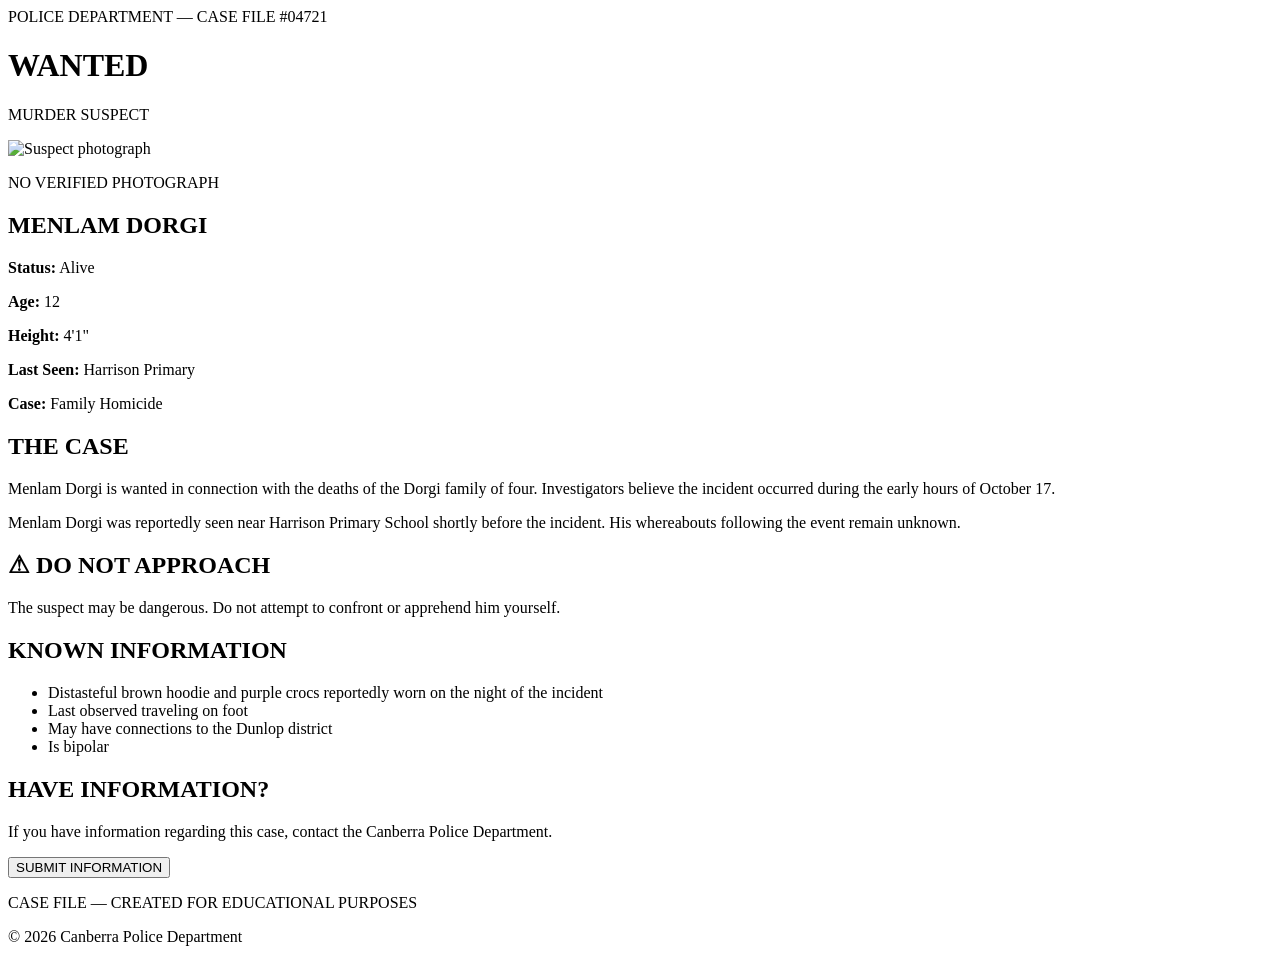
==== index.html @ d3036341 "Update index.html" ====
<html lang="en">
<head>
    <meta charset="UTF-8">
    <meta name="viewport" content="width=device-width, initial-scale=1.0">
    <title>WANTED — Blackwood Family Case</title>
    <link rel="stylesheet" href="https://github.com/Eton12345/menlam-wanted-poster/raw/d151f6c69e59659bcbd9f9359e7c2754a59c4746/style.css">
</head>

<body>

    <div class="wanted-card">

        <header>
            <p class="classified">POLICE DEPARTMENT — CASE FILE #04721</p>
            <h1>WANTED</h1>
            <p class="danger">MURDER SUSPECT</p>
        </header>

        <main>

            <section class="suspect">
                <div class="photo">
                    <img src="https://github.com/Eton12345/menlam-wanted-poster/blob/e6563c76f38a9a32afbc8c0ba3d5b44dc47ec1a2/images/photo.jpg" alt="Suspect photograph">
                    <p>NO VERIFIED PHOTOGRAPH</p>
                </div>

                <div class="details">
                    <h2>MENLAM DORGI</h2>

                    <p><strong>Status:</strong> Alive</p>
                    <p><strong>Age:</strong> 12</p>
                    <p><strong>Height:</strong> 4'1"</p>
                    <p><strong>Last Seen:</strong> Harrison Primary</p>
                    <p><strong>Case:</strong> Family Homicide</p>
                </div>
            </section>

            <section class="case">
                <h2>THE CASE</h2>

                <p>
                    Menlam Dorgi is wanted in connection with the deaths of
                    the Dorgi family of four. Investigators
                    believe the incident occurred during the early hours
                    of October 17.
                </p>

                <p>
                    Menlam Dorgi was reportedly seen near Harrison Primary School
                    shortly before the incident. His whereabouts following
                    the event remain unknown.
                </p>
            </section>

            <section class="warning">
                <h2>⚠ DO NOT APPROACH</h2>
                <p>
                    The suspect may be dangerous. Do not attempt to
                    confront or apprehend him yourself.
                </p>
            </section>

            <section class="evidence">
                <h2>KNOWN INFORMATION</h2>

                <ul>
                    <li>Distasteful brown hoodie and purple crocs reportedly worn on the night of the incident</li>
                    <li>Last observed traveling on foot</li>
                    <li>May have connections to the Dunlop district</li>
                    <li>Is bipolar</li>
                </ul>
            </section>

            <section class="contact">
                <h2>HAVE INFORMATION?</h2>
                <p>
                    If you have information regarding this case,
                    contact the Canberra Police Department.
                </p>
                <button>SUBMIT INFORMATION</button>
            </section>

        </main>

        <footer>
            <p>CASE FILE — CREATED FOR EDUCATIONAL PURPOSES</p>
            <p>© 2026 Canberra Police Department</p>
        </footer>

    </div>

</body>
</html>
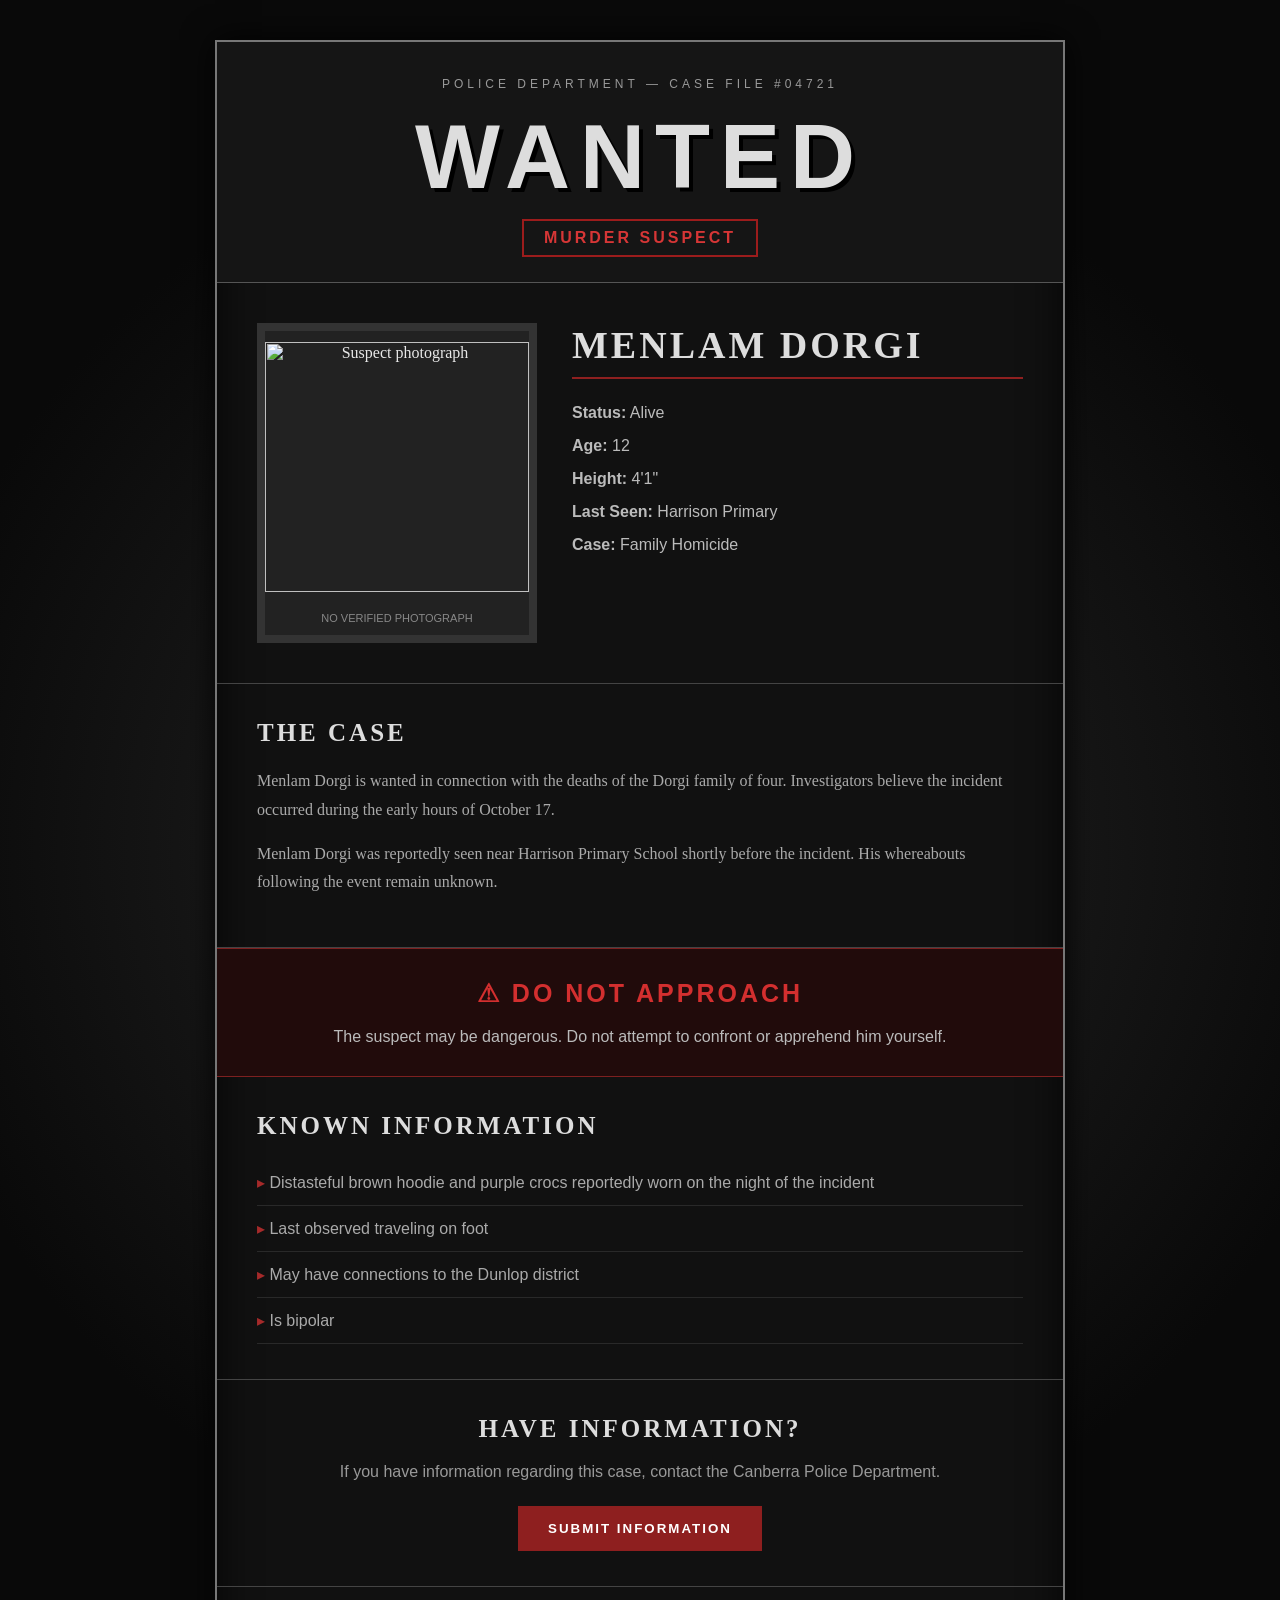
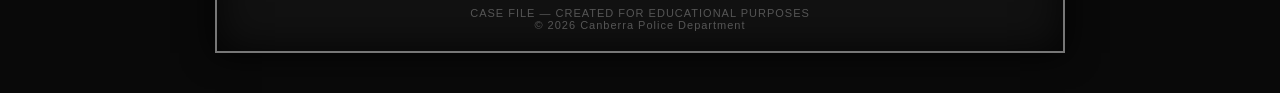
==== commit 870f1fc7: "melon wanted melon committed family homicide" ====
--- a/index.html
+++ b/index.html
@@ -3,7 +3,7 @@
     <meta charset="UTF-8">
     <meta name="viewport" content="width=device-width, initial-scale=1.0">
     <title>WANTED — Blackwood Family Case</title>
-    <link rel="stylesheet" href="https://github.com/Eton12345/menlam-wanted-poster/raw/d151f6c69e59659bcbd9f9359e7c2754a59c4746/style.css">
+    <link rel="stylesheet" href="./style.css">
 </head>
 
 <body>
@@ -20,7 +20,7 @@
 
             <section class="suspect">
                 <div class="photo">
-                    <img src="https://github.com/Eton12345/menlam-wanted-poster/blob/e6563c76f38a9a32afbc8c0ba3d5b44dc47ec1a2/images/photo.jpg" alt="Suspect photograph">
+                    <img src="./style.css" alt="Suspect photograph">
                     <p>NO VERIFIED PHOTOGRAPH</p>
                 </div>
 
--- a/style.css
+++ b/style.css
@@ -0,0 +1,271 @@
+* {
+    margin: 0;
+    padding: 0;
+    box-sizing: border-box;
+}
+
+body {
+    background:
+        radial-gradient(circle at center, #292929 0%, #090909 70%);
+    color: #e8e8e8;
+    font-family: Georgia, "Times New Roman", serif;
+    min-height: 100vh;
+    padding: 40px 20px;
+}
+
+/* Main wanted poster */
+
+.wanted-card {
+    max-width: 850px;
+    margin: auto;
+    background: #111;
+    border: 2px solid #777;
+    box-shadow:
+        0 0 30px rgba(0, 0, 0, 0.9),
+        inset 0 0 40px rgba(0, 0, 0, 0.8);
+}
+
+/* Header */
+
+header {
+    text-align: center;
+    padding: 35px 20px 25px;
+    border-bottom: 1px solid #555;
+    background: #151515;
+}
+
+.classified {
+    font-family: Arial, sans-serif;
+    font-size: 12px;
+    letter-spacing: 4px;
+    color: #999;
+    margin-bottom: 15px;
+}
+
+header h1 {
+    font-family: Impact, Haettenschweiler, sans-serif;
+    font-size: 90px;
+    letter-spacing: 10px;
+    color: #ddd;
+    text-shadow: 4px 4px 0 #000;
+}
+
+.danger {
+    display: inline-block;
+    margin-top: 10px;
+    padding: 8px 20px;
+    border: 2px solid #9c1c1c;
+    color: #d63636;
+    font-family: Arial, sans-serif;
+    font-weight: bold;
+    letter-spacing: 3px;
+}
+
+/* Suspect section */
+
+.suspect {
+    display: flex;
+    gap: 35px;
+    padding: 40px;
+    border-bottom: 1px solid #444;
+}
+
+.photo {
+    width: 280px;
+    height: 320px;
+    background: #222;
+    border: 8px solid #333;
+    display: flex;
+    flex-direction: column;
+    justify-content: center;
+    align-items: center;
+    text-align: center;
+    overflow: hidden;
+}
+
+.photo img {
+    width: 100%;
+    height: 250px;
+    object-fit: cover;
+    display: block;
+}
+
+.photo p {
+    margin-top: 10px;
+    font-family: Arial, sans-serif;
+    font-size: 11px;
+    color: #888;
+}
+
+.silhouette {
+    width: 130px;
+    height: 180px;
+    border-radius: 50% 50% 20% 20%;
+    background: #050505;
+    color: #777;
+    display: flex;
+    justify-content: center;
+    align-items: center;
+    font-size: 60px;
+}
+
+.photo p {
+    margin-top: 20px;
+    font-family: Arial, sans-serif;
+    font-size: 11px;
+    color: #888;
+}
+
+.details {
+    flex: 1;
+}
+
+.details h2 {
+    font-size: 38px;
+    margin-bottom: 25px;
+    border-bottom: 2px solid #8f2020;
+    padding-bottom: 10px;
+}
+
+.details p {
+    margin: 15px 0;
+    font-family: Arial, sans-serif;
+    color: #bbb;
+}
+
+/* Case information */
+
+.case,
+.evidence,
+.contact {
+    padding: 35px 40px;
+    border-bottom: 1px solid #444;
+}
+
+section h2 {
+    font-size: 25px;
+    letter-spacing: 3px;
+    margin-bottom: 20px;
+    color: #ddd;
+}
+
+.case p {
+    line-height: 1.8;
+    color: #aaa;
+    margin-bottom: 15px;
+}
+
+/* Warning */
+
+.warning {
+    padding: 30px 40px;
+    background: #210b0b;
+    border-top: 1px solid #7e2020;
+    border-bottom: 1px solid #7e2020;
+    text-align: center;
+}
+
+.warning h2 {
+    color: #d32f2f;
+    font-family: Arial, sans-serif;
+}
+
+.warning p {
+    color: #bbb;
+    font-family: Arial, sans-serif;
+}
+
+/* Evidence list */
+
+.evidence ul {
+    list-style: none;
+}
+
+.evidence li {
+    padding: 13px 0;
+    border-bottom: 1px solid #292929;
+    color: #aaa;
+    font-family: Arial, sans-serif;
+}
+
+.evidence li::before {
+    content: "▸ ";
+    color: #a52a2a;
+}
+
+/* Contact */
+
+.contact {
+    text-align: center;
+}
+
+.contact p {
+    color: #999;
+    font-family: Arial, sans-serif;
+    margin-bottom: 25px;
+}
+
+button {
+    background: #8e1f1f;
+    color: white;
+    border: none;
+    padding: 15px 30px;
+    font-weight: bold;
+    letter-spacing: 2px;
+    cursor: pointer;
+    transition: 0.3s;
+}
+
+button:hover {
+    background: #bc6464;
+    transform: scale(1.05);
+}
+
+/* Footer */
+
+footer {
+    text-align: center;
+    padding: 20px;
+    color: #555;
+    font-family: Arial, sans-serif;
+    font-size: 11px;
+    letter-spacing: 1px;
+}
+
+/* Mobile */
+
+@media (max-width: 700px) {
+
+    body {
+        padding: 10px;
+    }
+
+    header h1 {
+        font-size: 60px;
+    }
+
+    .suspect {
+        flex-direction: column;
+        align-items: center;
+        padding: 25px;
+    }
+
+    .photo {
+        width: 230px;
+        height: 270px;
+    }
+
+    .details {
+        width: 100%;
+    }
+
+    .details h2 {
+        font-size: 28px;
+    }
+
+    .case,
+    .evidence,
+    .contact {
+        padding: 25px;
+    }
+}
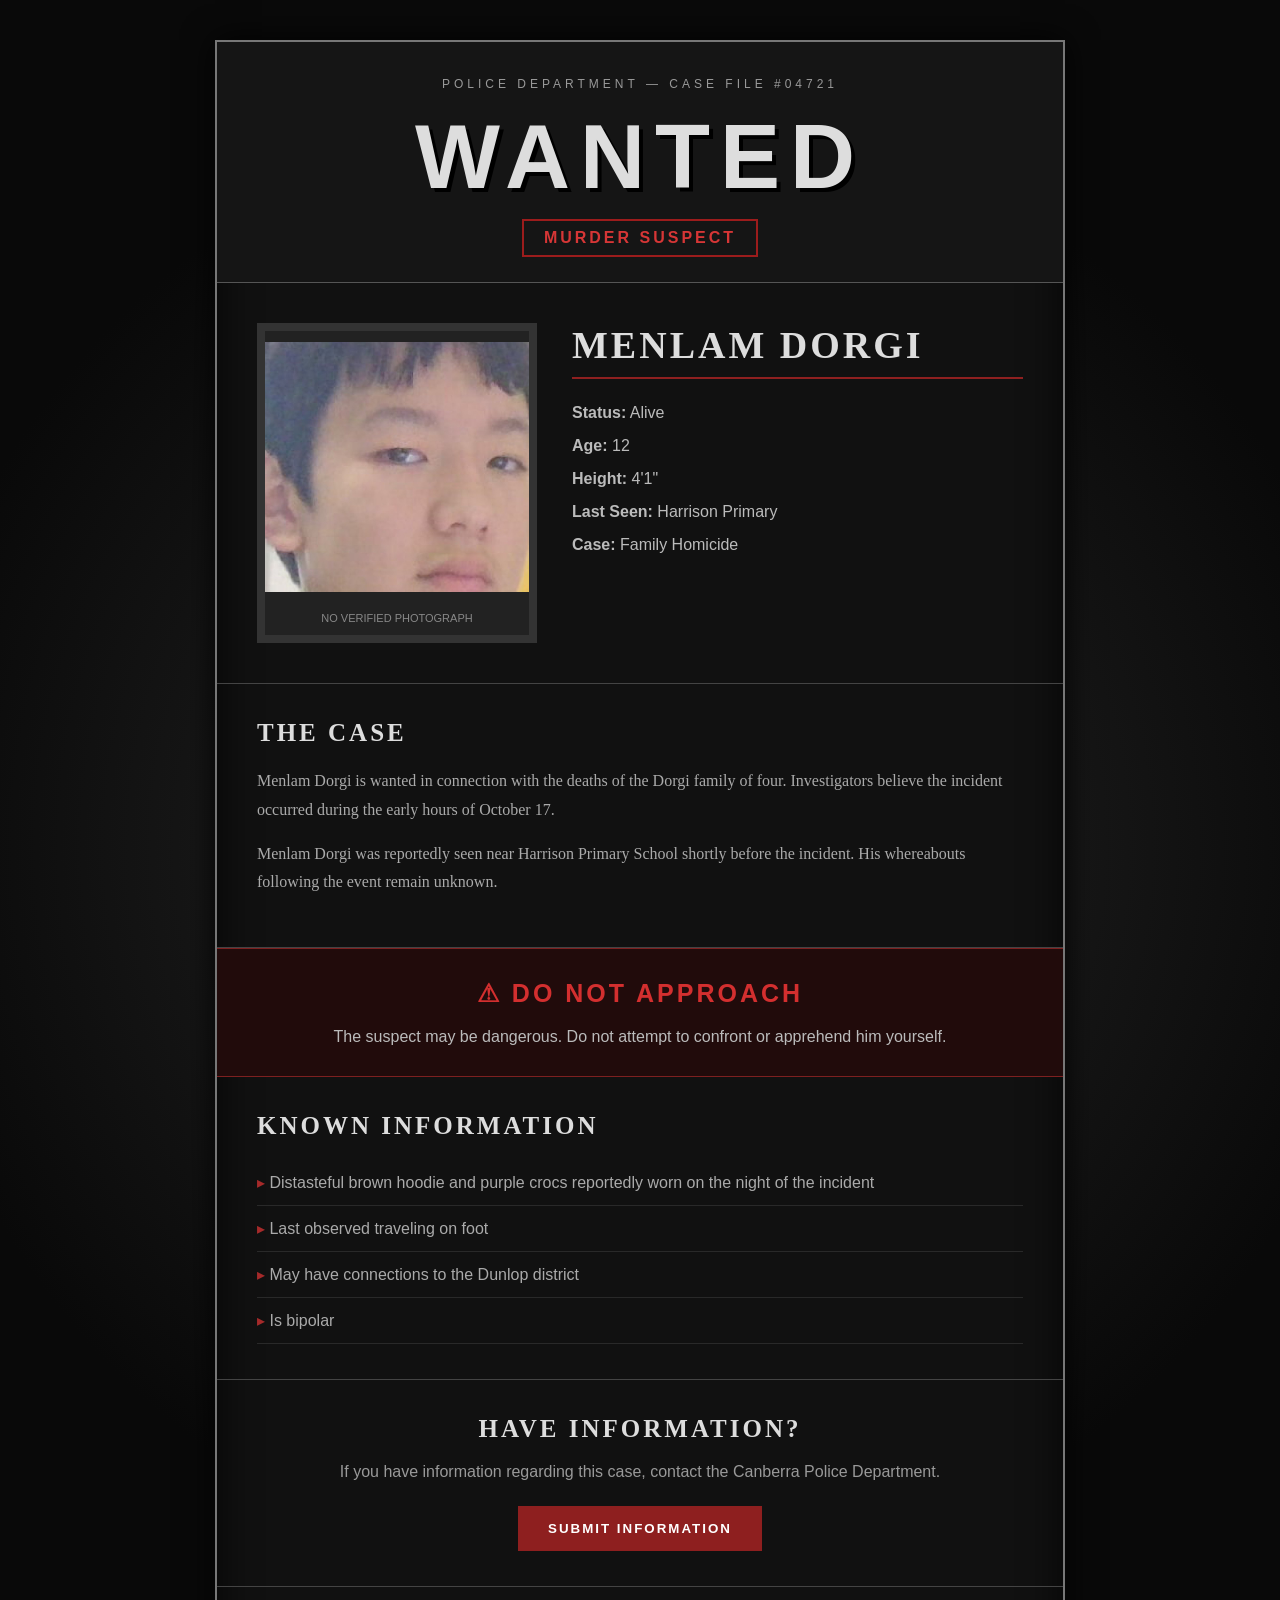
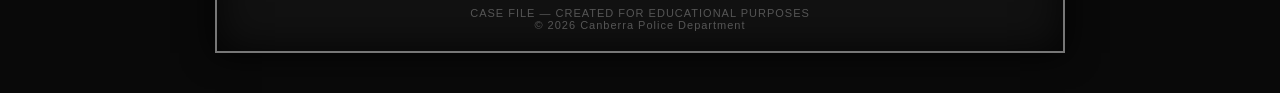
==== commit 4499b522: "melon homicide menlam committed family homicide" ====
--- a/index.html
+++ b/index.html
@@ -20,7 +20,7 @@
 
             <section class="suspect">
                 <div class="photo">
-                    <img src="./style.css" alt="Suspect photograph">
+                    <img src="./images/photo.jpg" alt="Suspect photograph">
                     <p>NO VERIFIED PHOTOGRAPH</p>
                 </div>
 
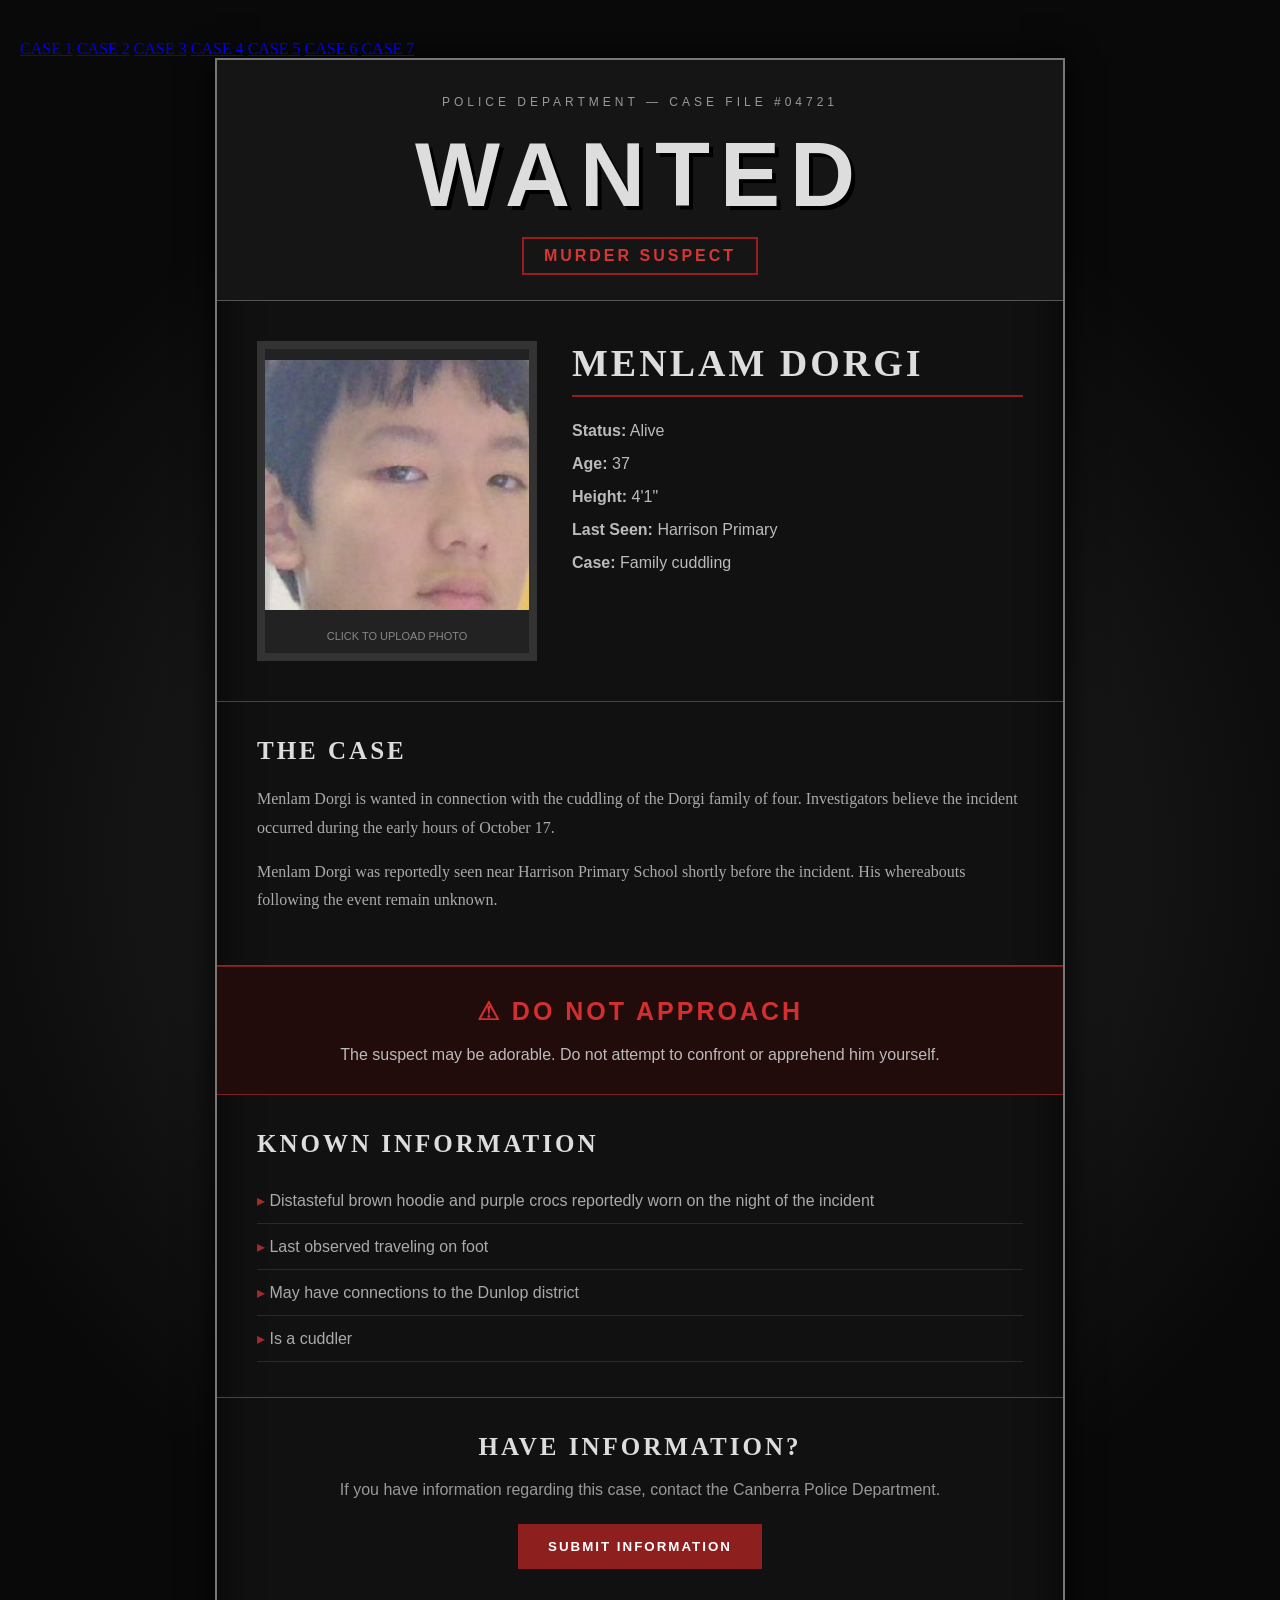
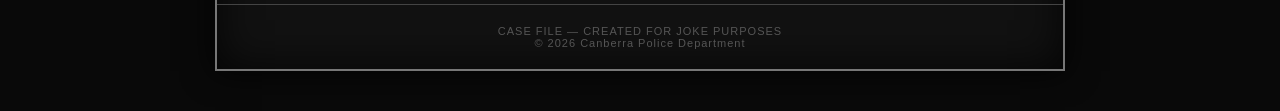
==== commit 19b0200a: "wanted posters menlam is a bad person" ====
--- a/index.html
+++ b/index.html
@@ -2,50 +2,61 @@
 <head>
     <meta charset="UTF-8">
     <meta name="viewport" content="width=device-width, initial-scale=1.0">
-    <title>WANTED — Blackwood Family Case</title>
+    <title>WANTED — Case File #1</title>
     <link rel="stylesheet" href="./style.css">
 </head>
 
 <body>
 
+    <nav class="navbar">
+        <a href="./index.html" class="active">CASE 1</a>
+        <a href="./case2.html">CASE 2</a>
+        <a href="./case3.html">CASE 3</a>
+        <a href="./case4.html">CASE 4</a>
+        <a href="./case5.html">CASE 5</a>
+        <a href="./case6.html">CASE 6</a>
+        <a href="./case7.html">CASE 7</a>
+    </nav>
+
+    <div class="page-wrap">
     <div class="wanted-card">
 
         <header>
-            <p class="classified">POLICE DEPARTMENT — CASE FILE #04721</p>
+            <p class="classified editable" contenteditable="true">POLICE DEPARTMENT — CASE FILE #04721</p>
             <h1>WANTED</h1>
-            <p class="danger">MURDER SUSPECT</p>
+            <p class="danger editable" contenteditable="true">MURDER SUSPECT</p>
         </header>
 
         <main>
 
             <section class="suspect">
                 <div class="photo">
-                    <img src="./images/photo.jpg" alt="Suspect photograph">
-                    <p>NO VERIFIED PHOTOGRAPH</p>
+                    <img src="./images/photo.jpg" alt="">
+                    <p>CLICK TO UPLOAD PHOTO</p>
                 </div>
 
                 <div class="details">
-                    <h2>MENLAM DORGI</h2>
+                    <h2 class="editable" contenteditable="true">MENLAM DORGI</h2>
 
-                    <p><strong>Status:</strong> Alive</p>
-                    <p><strong>Age:</strong> 12</p>
-                    <p><strong>Height:</strong> 4'1"</p>
-                    <p><strong>Last Seen:</strong> Harrison Primary</p>
-                    <p><strong>Case:</strong> Family Homicide</p>
+                    <p><strong>Status:</strong> <span class="editable" contenteditable="true">Alive</span></p>
+                    <p><strong>Age:</strong> <span class="editable" contenteditable="true">37</span></p>
+                    <p><strong>Height:</strong> <span class="editable" contenteditable="true">4'1"</span></p>
+                    <p><strong>Last Seen:</strong> <span class="editable" contenteditable="true">Harrison Primary</span></p>
+                    <p><strong>Case:</strong> <span class="editable" contenteditable="true">Family cuddling</span></p>
                 </div>
             </section>
 
             <section class="case">
                 <h2>THE CASE</h2>
 
-                <p>
-                    Menlam Dorgi is wanted in connection with the deaths of
+                <p class="editable" contenteditable="true">
+                    Menlam Dorgi is wanted in connection with the cuddling of
                     the Dorgi family of four. Investigators
                     believe the incident occurred during the early hours
                     of October 17.
                 </p>
 
-                <p>
+                <p class="editable" contenteditable="true">
                     Menlam Dorgi was reportedly seen near Harrison Primary School
                     shortly before the incident. His whereabouts following
                     the event remain unknown.
@@ -54,8 +65,8 @@
 
             <section class="warning">
                 <h2>⚠ DO NOT APPROACH</h2>
-                <p>
-                    The suspect may be dangerous. Do not attempt to
+                <p class="editable" contenteditable="true">
+                    The suspect may be adorable. Do not attempt to
                     confront or apprehend him yourself.
                 </p>
             </section>
@@ -64,16 +75,16 @@
                 <h2>KNOWN INFORMATION</h2>
 
                 <ul>
-                    <li>Distasteful brown hoodie and purple crocs reportedly worn on the night of the incident</li>
-                    <li>Last observed traveling on foot</li>
-                    <li>May have connections to the Dunlop district</li>
-                    <li>Is bipolar</li>
+                    <li class="editable" contenteditable="true">Distasteful brown hoodie and purple crocs reportedly worn on the night of the incident</li>
+                    <li class="editable" contenteditable="true">Last observed traveling on foot</li>
+                    <li class="editable" contenteditable="true">May have connections to the Dunlop district</li>
+                    <li class="editable" contenteditable="true">Is a cuddler</li>
                 </ul>
             </section>
 
             <section class="contact">
                 <h2>HAVE INFORMATION?</h2>
-                <p>
+                <p class="editable" contenteditable="true">
                     If you have information regarding this case,
                     contact the Canberra Police Department.
                 </p>
@@ -83,11 +94,13 @@
         </main>
 
         <footer>
-            <p>CASE FILE — CREATED FOR EDUCATIONAL PURPOSES</p>
+            <p>CASE FILE — CREATED FOR JOKE PURPOSES</p>
             <p>© 2026 Canberra Police Department</p>
         </footer>
 
     </div>
+    </div>
 
+    <script src="./script.js"></script>
 </body>
-</html>+</html>
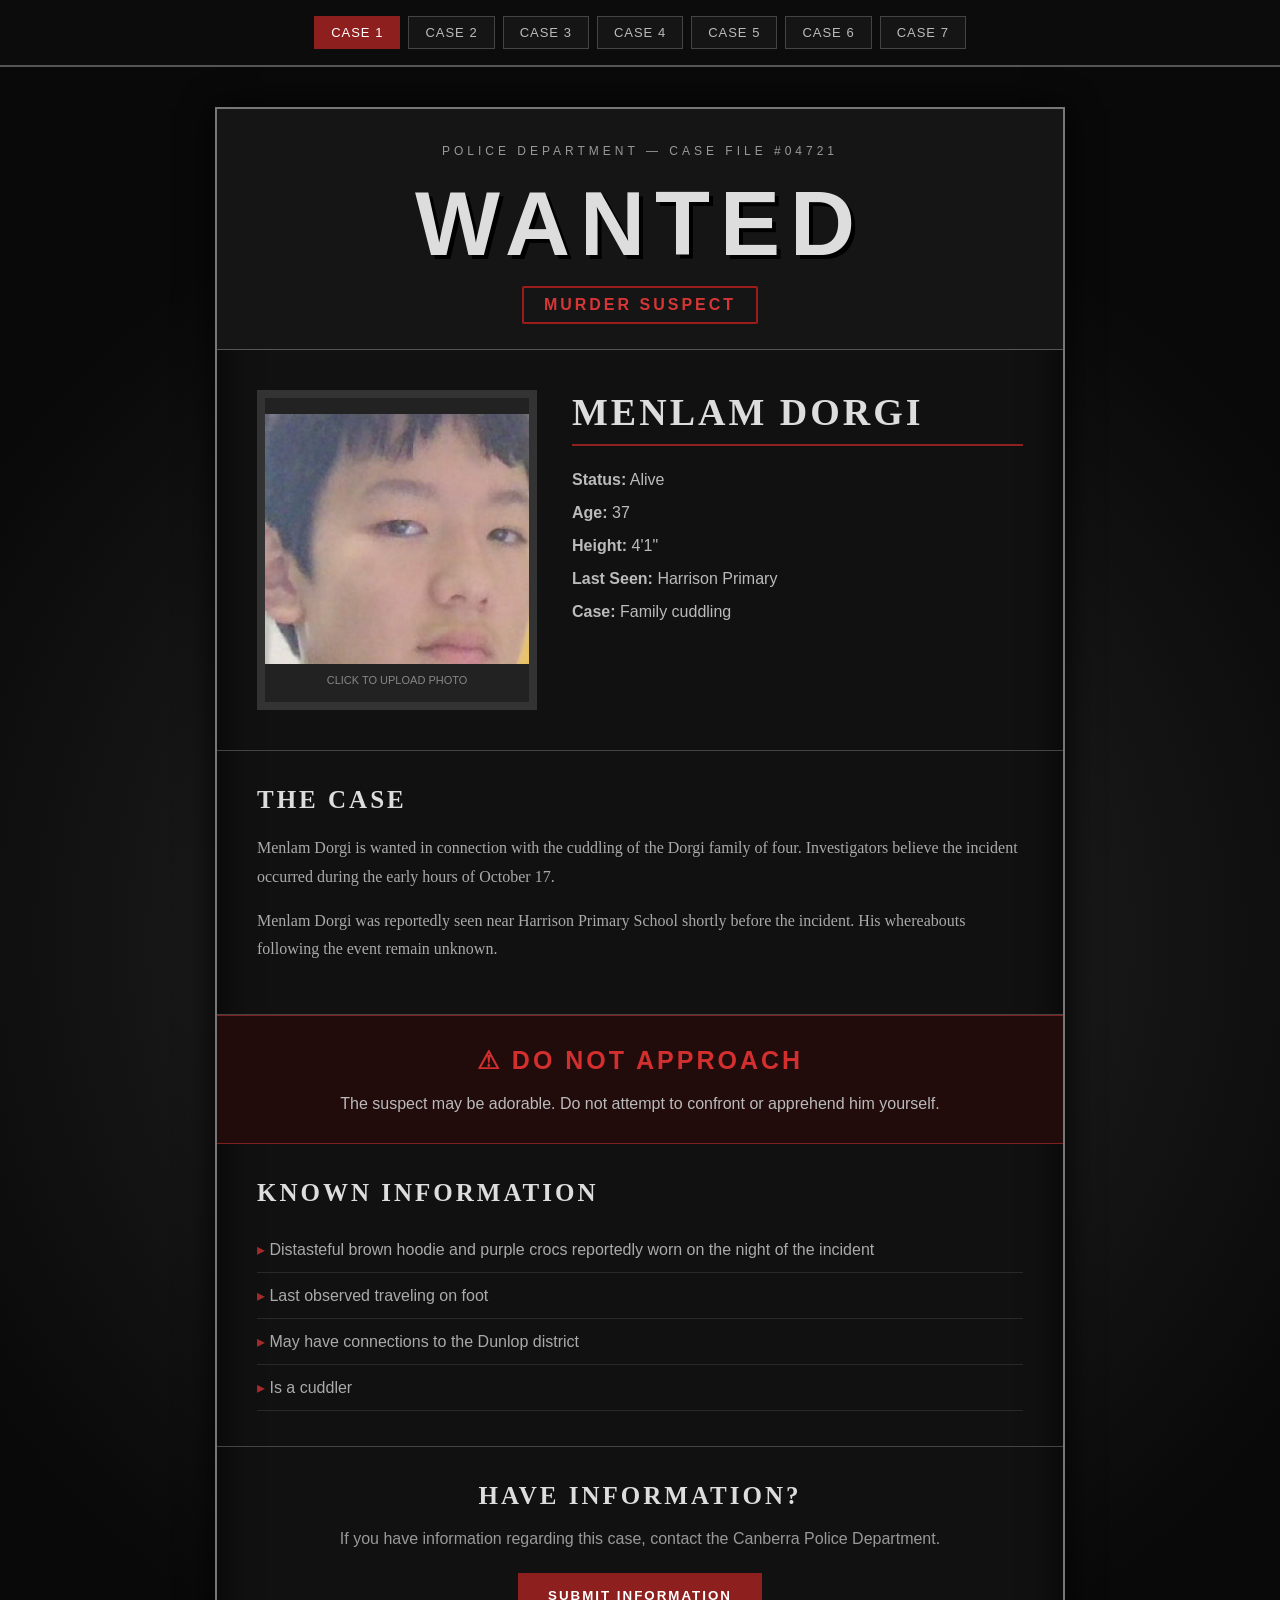
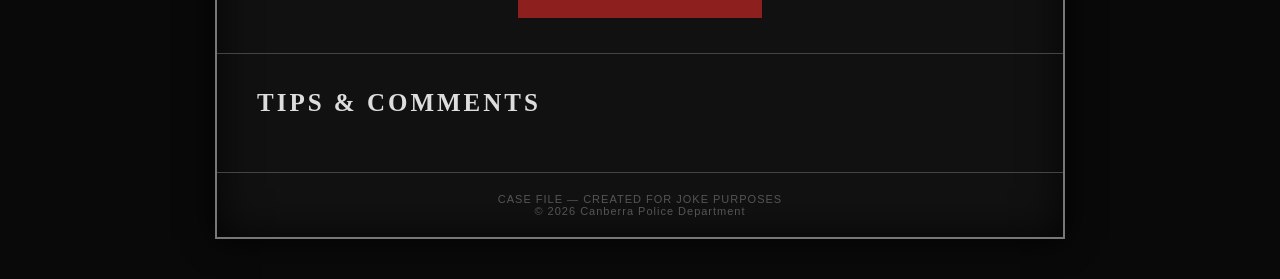
==== commit e6750e7c: "wanted posters wanted posters" ====
--- a/index.html
+++ b/index.html
@@ -22,41 +22,41 @@
     <div class="wanted-card">
 
         <header>
-            <p class="classified editable" contenteditable="true">POLICE DEPARTMENT — CASE FILE #04721</p>
+            <p class="classified editable">POLICE DEPARTMENT — CASE FILE #04721</p>
             <h1>WANTED</h1>
-            <p class="danger editable" contenteditable="true">MURDER SUSPECT</p>
+            <p class="danger editable">MURDER SUSPECT</p>
         </header>
 
         <main>
 
             <section class="suspect">
                 <div class="photo">
-                    <img src="./images/photo.jpg" alt="">
+                    <img src="./images/menlam.jpg" alt="">
                     <p>CLICK TO UPLOAD PHOTO</p>
                 </div>
 
                 <div class="details">
-                    <h2 class="editable" contenteditable="true">MENLAM DORGI</h2>
+                    <h2>MENLAM DORGI</h2>
 
-                    <p><strong>Status:</strong> <span class="editable" contenteditable="true">Alive</span></p>
-                    <p><strong>Age:</strong> <span class="editable" contenteditable="true">37</span></p>
-                    <p><strong>Height:</strong> <span class="editable" contenteditable="true">4'1"</span></p>
-                    <p><strong>Last Seen:</strong> <span class="editable" contenteditable="true">Harrison Primary</span></p>
-                    <p><strong>Case:</strong> <span class="editable" contenteditable="true">Family cuddling</span></p>
+                    <p><strong>Status:</strong> <span>Alive</span></p>
+                    <p><strong>Age:</strong> <span>37</span></p>
+                    <p><strong>Height:</strong> <span>4'1"</span></p>
+                    <p><strong>Last Seen:</strong> <span>Harrison Primary</span></p>
+                    <p><strong>Case:</strong> <span>Family cuddling</span></p>
                 </div>
             </section>
 
             <section class="case">
                 <h2>THE CASE</h2>
 
-                <p class="editable" contenteditable="true">
+                <p>
                     Menlam Dorgi is wanted in connection with the cuddling of
                     the Dorgi family of four. Investigators
                     believe the incident occurred during the early hours
                     of October 17.
                 </p>
 
-                <p class="editable" contenteditable="true">
+                <p>
                     Menlam Dorgi was reportedly seen near Harrison Primary School
                     shortly before the incident. His whereabouts following
                     the event remain unknown.
@@ -65,7 +65,7 @@
 
             <section class="warning">
                 <h2>⚠ DO NOT APPROACH</h2>
-                <p class="editable" contenteditable="true">
+                <p>
                     The suspect may be adorable. Do not attempt to
                     confront or apprehend him yourself.
                 </p>
@@ -75,20 +75,43 @@
                 <h2>KNOWN INFORMATION</h2>
 
                 <ul>
-                    <li class="editable" contenteditable="true">Distasteful brown hoodie and purple crocs reportedly worn on the night of the incident</li>
-                    <li class="editable" contenteditable="true">Last observed traveling on foot</li>
-                    <li class="editable" contenteditable="true">May have connections to the Dunlop district</li>
-                    <li class="editable" contenteditable="true">Is a cuddler</li>
+                    <li>Distasteful brown hoodie and purple crocs reportedly worn on the night of the incident</li>
+                    <li>Last observed traveling on foot</li>
+                    <li>May have connections to the Dunlop district</li>
+                    <li>Is a cuddler</li>
                 </ul>
             </section>
 
             <section class="contact">
                 <h2>HAVE INFORMATION?</h2>
-                <p class="editable" contenteditable="true">
+                <p>
                     If you have information regarding this case,
                     contact the Canberra Police Department.
                 </p>
                 <button>SUBMIT INFORMATION</button>
+            </section>
+
+
+            <section class="comments">
+                <h2>TIPS &amp; COMMENTS</h2>
+
+                <div class="giscus">
+                    <script src="https://giscus.app/client.js"
+                        data-repo="YOUR_GITHUB_USERNAME/YOUR_REPO_NAME"
+                        data-repo-id="YOUR_REPO_ID"
+                        data-category="Comments"
+                        data-category-id="YOUR_CATEGORY_ID"
+                        data-mapping="pathname"
+                        data-strict="0"
+                        data-reactions-enabled="1"
+                        data-emit-metadata="0"
+                        data-input-position="bottom"
+                        data-theme="dark_dimmed"
+                        data-lang="en"
+                        crossorigin="anonymous"
+                        async>
+                    </script>
+                </div>
             </section>
 
         </main>
@@ -103,4 +126,4 @@
 
     <script src="./script.js"></script>
 </body>
-</html>
+</html>
--- a/style.css
+++ b/style.css
@@ -10,7 +10,65 @@
     color: #e8e8e8;
     font-family: Georgia, "Times New Roman", serif;
     min-height: 100vh;
+}
+
+/* Navbar */
+
+.navbar {
+    display: flex;
+    flex-wrap: wrap;
+    justify-content: center;
+    gap: 8px;
+    background: #0c0c0c;
+    border-bottom: 2px solid #555;
+    padding: 16px 10px;
+    position: sticky;
+    top: 0;
+    z-index: 10;
+}
+
+.navbar a {
+    color: #bbb;
+    font-family: Arial, sans-serif;
+    font-size: 13px;
+    letter-spacing: 1px;
+    padding: 8px 16px;
+    border: 1px solid #444;
+    text-decoration: none;
+    background: #151515;
+    transition: 0.2s;
+}
+
+.navbar a:hover {
+    background: #5a1515;
+    color: #fff;
+    border-color: #8e1f1f;
+}
+
+.navbar a.active {
+    background: #8e1f1f;
+    color: #fff;
+    border-color: #8e1f1f;
+}
+
+.page-wrap {
     padding: 40px 20px;
+}
+
+/* Editable fields */
+
+.editable {
+    border-radius: 2px;
+}
+
+.editable:hover {
+    outline: 1px dashed #777;
+    cursor: text;
+}
+
+.editable:focus {
+    outline: 2px dashed #8e1f1f;
+    background: rgba(255, 255, 255, 0.04);
 }
 
 /* Main wanted poster */
@@ -81,6 +139,13 @@
     align-items: center;
     text-align: center;
     overflow: hidden;
+    cursor: pointer;
+    position: relative;
+    flex-shrink: 0;
+}
+
+.photo:hover {
+    border-color: #8e1f1f;
 }
 
 .photo img {
@@ -95,25 +160,7 @@
     font-family: Arial, sans-serif;
     font-size: 11px;
     color: #888;
-}
-
-.silhouette {
-    width: 130px;
-    height: 180px;
-    border-radius: 50% 50% 20% 20%;
-    background: #050505;
-    color: #777;
-    display: flex;
-    justify-content: center;
-    align-items: center;
-    font-size: 60px;
-}
-
-.photo p {
-    margin-top: 20px;
-    font-family: Arial, sans-serif;
-    font-size: 11px;
-    color: #888;
+    padding: 0 10px;
 }
 
 .details {
@@ -191,6 +238,112 @@
 .evidence li::before {
     content: "▸ ";
     color: #a52a2a;
+}
+
+/* Comments */
+
+.comments {
+    padding: 35px 40px;
+    border-bottom: 1px solid #444;
+}
+
+.comment-form {
+    display: flex;
+    flex-direction: column;
+    gap: 12px;
+    margin-bottom: 25px;
+}
+
+.comment-form input,
+.comment-form textarea {
+    background: #1a1a1a;
+    border: 1px solid #444;
+    color: #e8e8e8;
+    padding: 12px;
+    font-family: Arial, sans-serif;
+    font-size: 14px;
+    resize: vertical;
+}
+
+.comment-form textarea {
+    min-height: 80px;
+}
+
+.comment-form input:focus,
+.comment-form textarea:focus {
+    outline: 1px dashed #8e1f1f;
+    border-color: #8e1f1f;
+}
+
+.comment-form button {
+    align-self: flex-start;
+}
+
+.comments-list {
+    display: flex;
+    flex-direction: column;
+    gap: 14px;
+}
+
+.comment {
+    background: #1a1a1a;
+    border-left: 3px solid #8e1f1f;
+    padding: 12px 16px;
+}
+
+.comment-head {
+    display: flex;
+    justify-content: space-between;
+    gap: 10px;
+    font-family: Arial, sans-serif;
+    font-size: 12px;
+    color: #999;
+    margin-bottom: 8px;
+}
+
+.comment-name {
+    font-weight: bold;
+    color: #d63636;
+}
+
+.comment-date {
+    flex-shrink: 0;
+    color: #666;
+}
+
+.comment-text {
+    color: #ccc;
+    font-family: Arial, sans-serif;
+    font-size: 14px;
+    line-height: 1.6;
+    white-space: pre-wrap;
+    word-break: break-word;
+}
+
+.no-comments {
+    color: #777;
+    font-family: Arial, sans-serif;
+    font-style: italic;
+    font-size: 14px;
+}
+
+.comment-delete {
+    background: none;
+    border: none;
+    color: #777;
+    font-family: Arial, sans-serif;
+    font-size: 11px;
+    letter-spacing: 0;
+    padding: 0;
+    cursor: pointer;
+    text-decoration: underline;
+    transition: color 0.2s;
+}
+
+.comment-delete:hover {
+    background: none;
+    color: #d63636;
+    transform: none;
 }
 
 /* Contact */
@@ -236,7 +389,7 @@
 
 @media (max-width: 700px) {
 
-    body {
+    .page-wrap {
         padding: 10px;
     }
 
@@ -268,4 +421,14 @@
     .contact {
         padding: 25px;
     }
-}+
+    .navbar {
+        gap: 6px;
+        padding: 10px 6px;
+    }
+
+    .navbar a {
+        font-size: 11px;
+        padding: 6px 10px;
+    }
+}
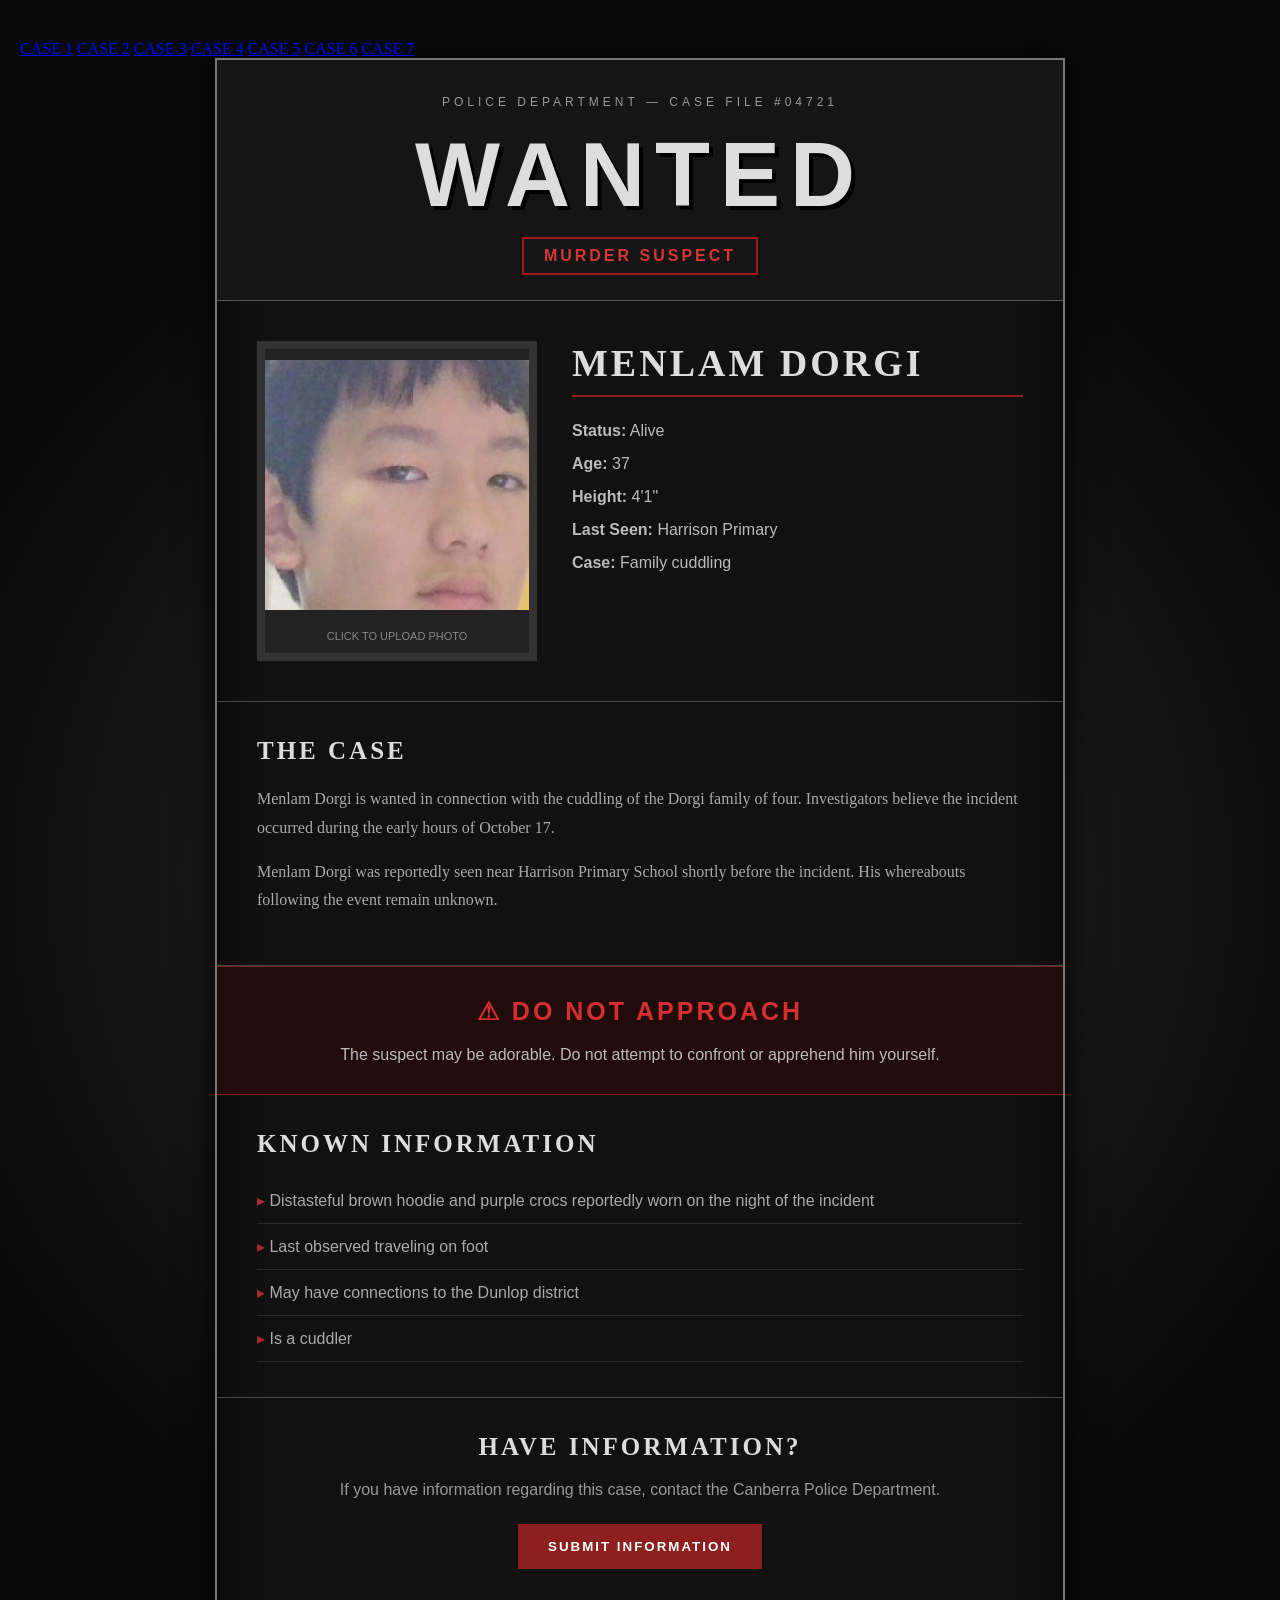
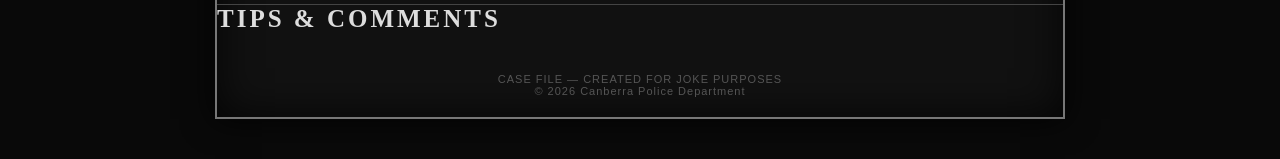
==== commit 09e2eb39: "wanted poster wanted poster" ====
--- a/index.html
+++ b/index.html
@@ -97,16 +97,16 @@
 
                 <div class="giscus">
                     <script src="https://giscus.app/client.js"
-                        data-repo="YOUR_GITHUB_USERNAME/YOUR_REPO_NAME"
-                        data-repo-id="YOUR_REPO_ID"
-                        data-category="Comments"
-                        data-category-id="YOUR_CATEGORY_ID"
+                        data-repo="Eton12345/menlam-wanted-poster"
+                        data-repo-id="R_kgDOUAVD8w"
+                        data-category="Announcements"
+                        data-category-id="DIC_kwDOUAVD884DEbkL"
                         data-mapping="pathname"
                         data-strict="0"
                         data-reactions-enabled="1"
                         data-emit-metadata="0"
                         data-input-position="bottom"
-                        data-theme="dark_dimmed"
+                        data-theme="dark"
                         data-lang="en"
                         crossorigin="anonymous"
                         async>
--- a/style.css
+++ b/style.css
@@ -10,65 +10,7 @@
     color: #e8e8e8;
     font-family: Georgia, "Times New Roman", serif;
     min-height: 100vh;
-}
-
-/* Navbar */
-
-.navbar {
-    display: flex;
-    flex-wrap: wrap;
-    justify-content: center;
-    gap: 8px;
-    background: #0c0c0c;
-    border-bottom: 2px solid #555;
-    padding: 16px 10px;
-    position: sticky;
-    top: 0;
-    z-index: 10;
-}
-
-.navbar a {
-    color: #bbb;
-    font-family: Arial, sans-serif;
-    font-size: 13px;
-    letter-spacing: 1px;
-    padding: 8px 16px;
-    border: 1px solid #444;
-    text-decoration: none;
-    background: #151515;
-    transition: 0.2s;
-}
-
-.navbar a:hover {
-    background: #5a1515;
-    color: #fff;
-    border-color: #8e1f1f;
-}
-
-.navbar a.active {
-    background: #8e1f1f;
-    color: #fff;
-    border-color: #8e1f1f;
-}
-
-.page-wrap {
     padding: 40px 20px;
-}
-
-/* Editable fields */
-
-.editable {
-    border-radius: 2px;
-}
-
-.editable:hover {
-    outline: 1px dashed #777;
-    cursor: text;
-}
-
-.editable:focus {
-    outline: 2px dashed #8e1f1f;
-    background: rgba(255, 255, 255, 0.04);
 }
 
 /* Main wanted poster */
@@ -139,13 +81,6 @@
     align-items: center;
     text-align: center;
     overflow: hidden;
-    cursor: pointer;
-    position: relative;
-    flex-shrink: 0;
-}
-
-.photo:hover {
-    border-color: #8e1f1f;
 }
 
 .photo img {
@@ -160,7 +95,25 @@
     font-family: Arial, sans-serif;
     font-size: 11px;
     color: #888;
-    padding: 0 10px;
+}
+
+.silhouette {
+    width: 130px;
+    height: 180px;
+    border-radius: 50% 50% 20% 20%;
+    background: #050505;
+    color: #777;
+    display: flex;
+    justify-content: center;
+    align-items: center;
+    font-size: 60px;
+}
+
+.photo p {
+    margin-top: 20px;
+    font-family: Arial, sans-serif;
+    font-size: 11px;
+    color: #888;
 }
 
 .details {
@@ -238,112 +191,6 @@
 .evidence li::before {
     content: "▸ ";
     color: #a52a2a;
-}
-
-/* Comments */
-
-.comments {
-    padding: 35px 40px;
-    border-bottom: 1px solid #444;
-}
-
-.comment-form {
-    display: flex;
-    flex-direction: column;
-    gap: 12px;
-    margin-bottom: 25px;
-}
-
-.comment-form input,
-.comment-form textarea {
-    background: #1a1a1a;
-    border: 1px solid #444;
-    color: #e8e8e8;
-    padding: 12px;
-    font-family: Arial, sans-serif;
-    font-size: 14px;
-    resize: vertical;
-}
-
-.comment-form textarea {
-    min-height: 80px;
-}
-
-.comment-form input:focus,
-.comment-form textarea:focus {
-    outline: 1px dashed #8e1f1f;
-    border-color: #8e1f1f;
-}
-
-.comment-form button {
-    align-self: flex-start;
-}
-
-.comments-list {
-    display: flex;
-    flex-direction: column;
-    gap: 14px;
-}
-
-.comment {
-    background: #1a1a1a;
-    border-left: 3px solid #8e1f1f;
-    padding: 12px 16px;
-}
-
-.comment-head {
-    display: flex;
-    justify-content: space-between;
-    gap: 10px;
-    font-family: Arial, sans-serif;
-    font-size: 12px;
-    color: #999;
-    margin-bottom: 8px;
-}
-
-.comment-name {
-    font-weight: bold;
-    color: #d63636;
-}
-
-.comment-date {
-    flex-shrink: 0;
-    color: #666;
-}
-
-.comment-text {
-    color: #ccc;
-    font-family: Arial, sans-serif;
-    font-size: 14px;
-    line-height: 1.6;
-    white-space: pre-wrap;
-    word-break: break-word;
-}
-
-.no-comments {
-    color: #777;
-    font-family: Arial, sans-serif;
-    font-style: italic;
-    font-size: 14px;
-}
-
-.comment-delete {
-    background: none;
-    border: none;
-    color: #777;
-    font-family: Arial, sans-serif;
-    font-size: 11px;
-    letter-spacing: 0;
-    padding: 0;
-    cursor: pointer;
-    text-decoration: underline;
-    transition: color 0.2s;
-}
-
-.comment-delete:hover {
-    background: none;
-    color: #d63636;
-    transform: none;
 }
 
 /* Contact */
@@ -389,7 +236,7 @@
 
 @media (max-width: 700px) {
 
-    .page-wrap {
+    body {
         padding: 10px;
     }
 
@@ -421,14 +268,4 @@
     .contact {
         padding: 25px;
     }
-
-    .navbar {
-        gap: 6px;
-        padding: 10px 6px;
-    }
-
-    .navbar a {
-        font-size: 11px;
-        padding: 6px 10px;
-    }
-}
+}
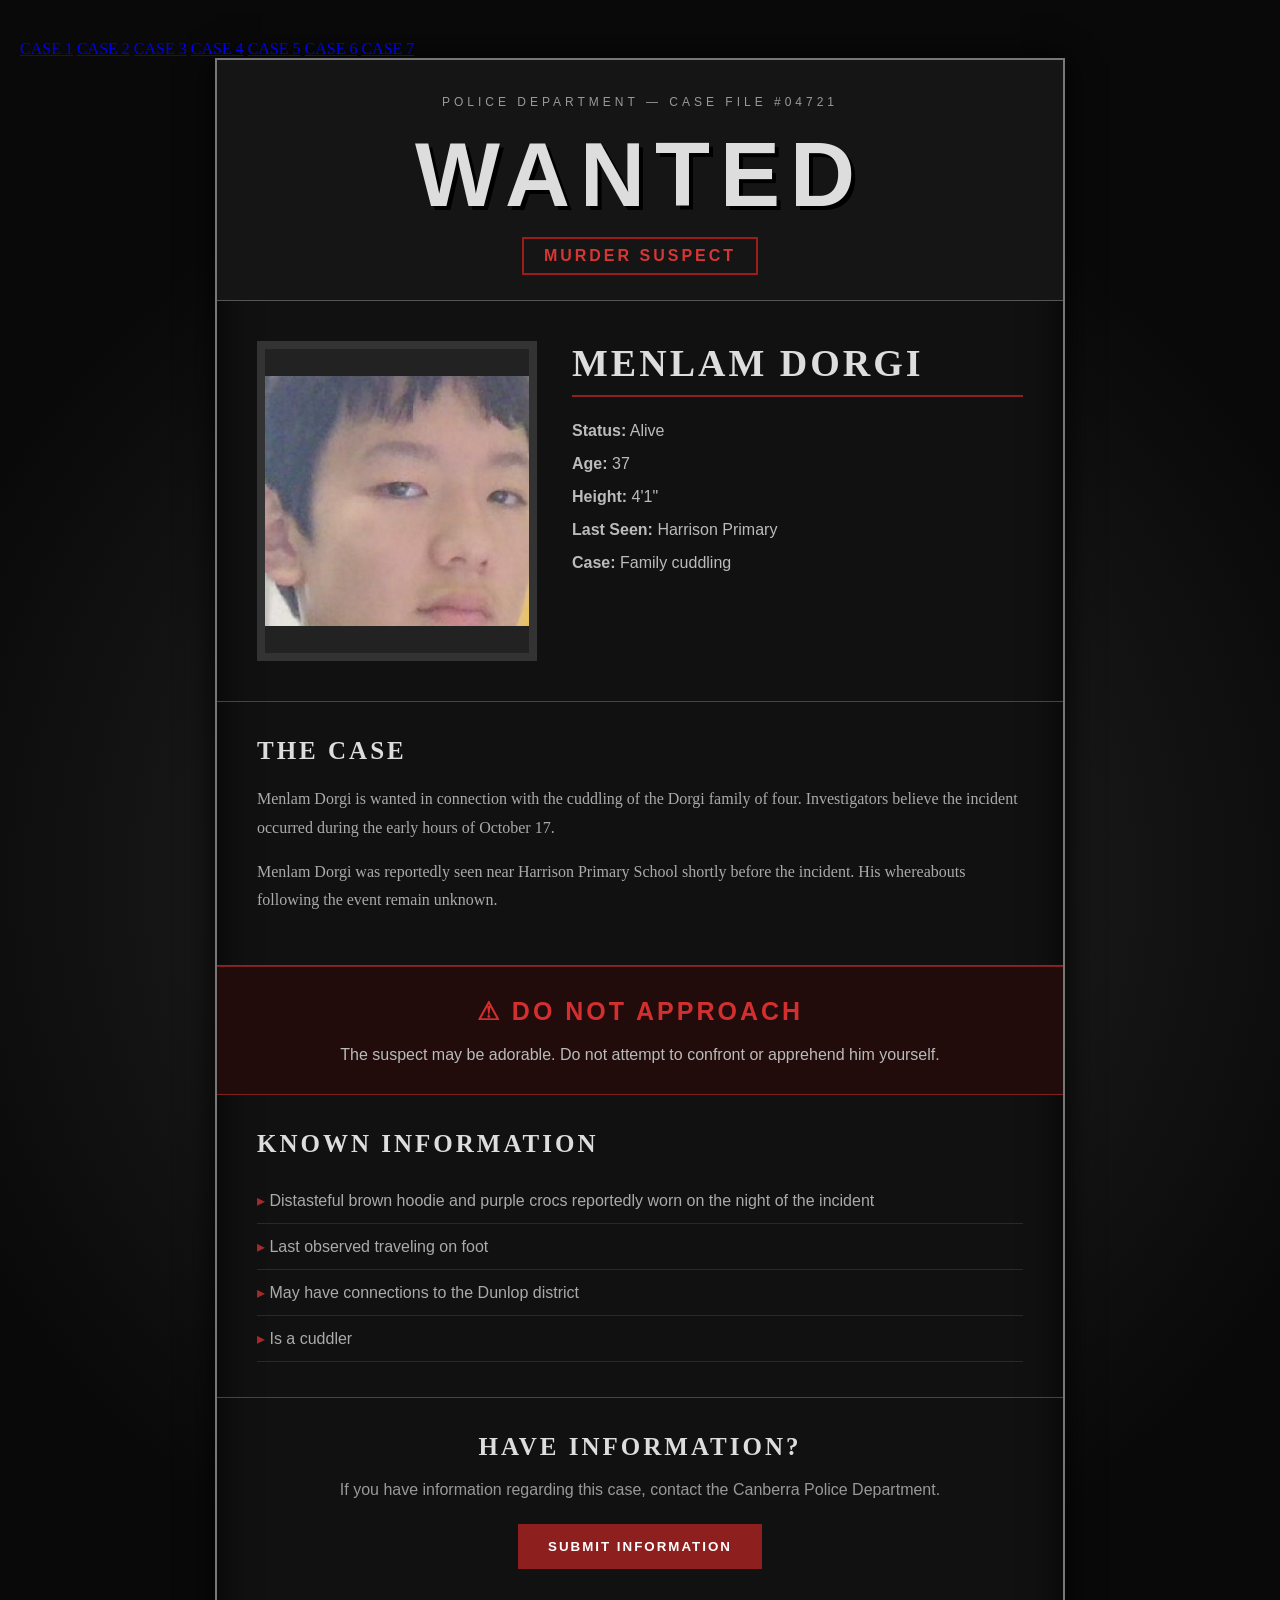
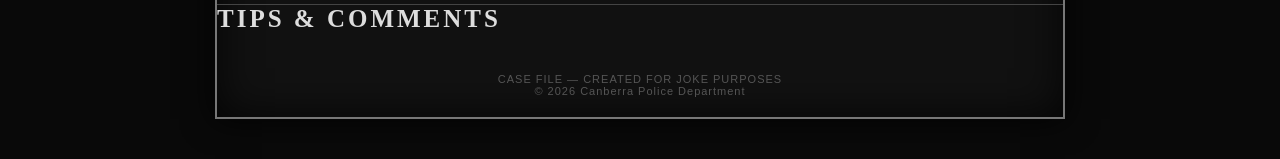
==== commit 1648c4f9: "wanted posters wanted posters" ====
--- a/index.html
+++ b/index.html
@@ -32,7 +32,6 @@
             <section class="suspect">
                 <div class="photo">
                     <img src="./images/menlam.jpg" alt="">
-                    <p>CLICK TO UPLOAD PHOTO</p>
                 </div>
 
                 <div class="details">
